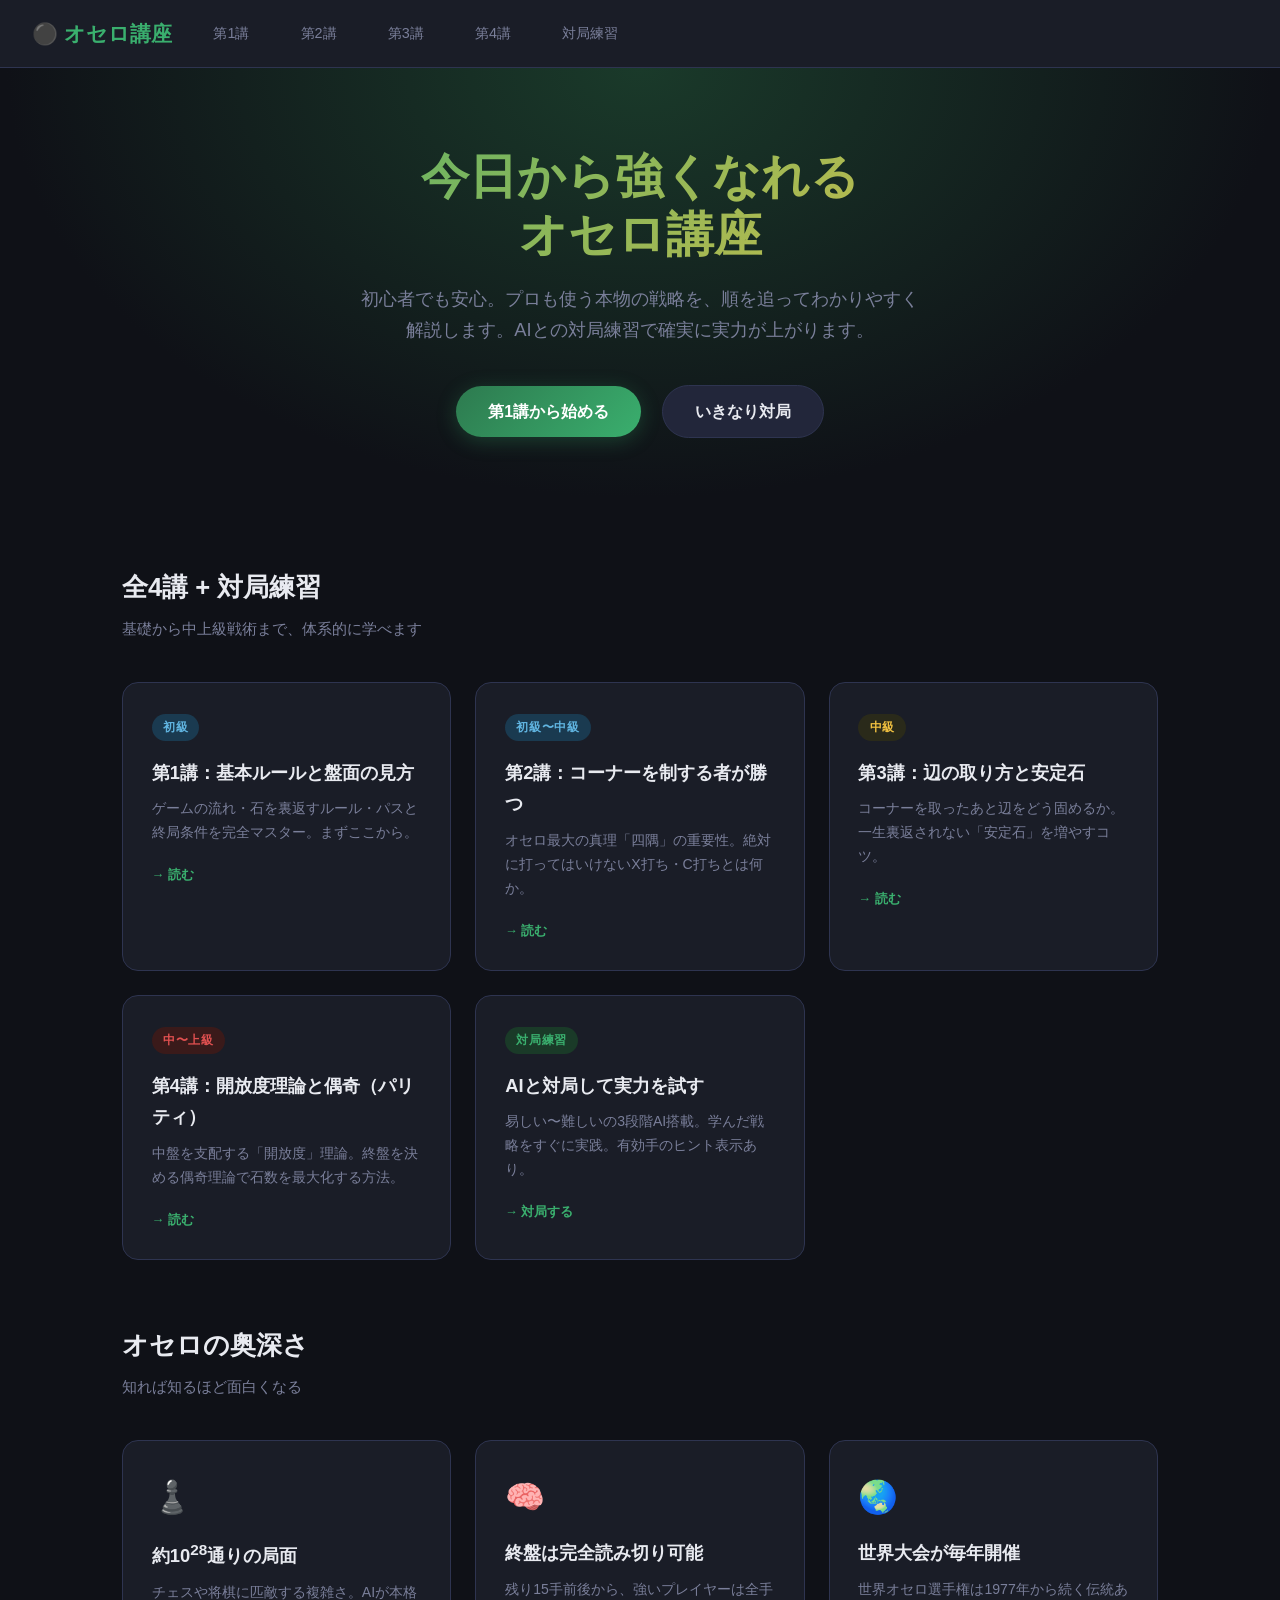
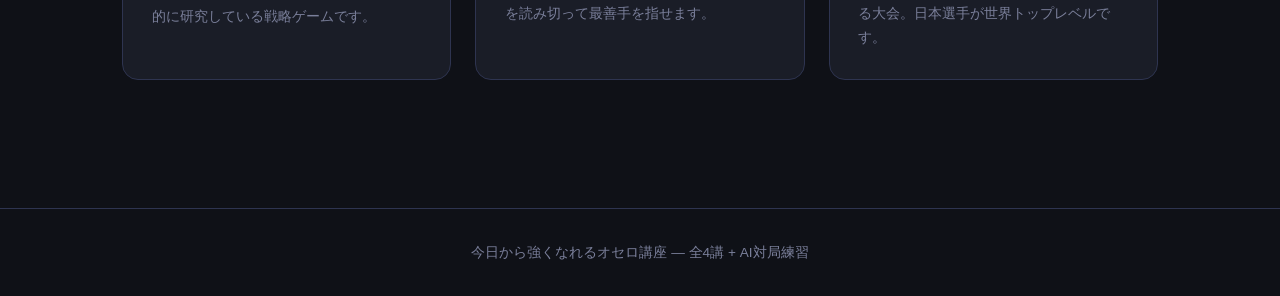
==== index.html @ 4b46f410 "初回コミット：オセロ講座（全4講＋AI対局）" ====
<!DOCTYPE html>
<html lang="ja">
<head>
<meta charset="UTF-8">
<meta name="viewport" content="width=device-width, initial-scale=1.0">
<title>今日から強くなれるオセロ講座</title>
<link rel="stylesheet" href="css/style.css">
</head>
<body>

<nav>
  <a class="logo" href="index.html">⚫ オセロ講座</a>
  <a href="lesson1.html">第1講</a>
  <a href="lesson2.html">第2講</a>
  <a href="lesson3.html">第3講</a>
  <a href="lesson4.html">第4講</a>
  <a href="game.html">対局練習</a>
</nav>

<div class="hero">
  <h1>今日から強くなれる<br>オセロ講座</h1>
  <p>初心者でも安心。プロも使う本物の戦略を、順を追ってわかりやすく解説します。AIとの対局練習で確実に実力が上がります。</p>
  <a href="lesson1.html" class="btn btn-primary">第1講から始める</a>
  <a href="game.html" class="btn btn-secondary">いきなり対局</a>
</div>

<div class="container">
  <section class="section">
    <div class="section-title">全4講 + 対局練習</div>
    <div class="section-sub">基礎から中上級戦術まで、体系的に学べます</div>

    <div class="cards">
      <a class="card" href="lesson1.html">
        <div class="card-badge badge-beginner">初級</div>
        <h3>第1講：基本ルールと盤面の見方</h3>
        <p>ゲームの流れ・石を裏返すルール・パスと終局条件を完全マスター。まずここから。</p>
        <div class="card-foot">→ 読む</div>
      </a>

      <a class="card" href="lesson2.html">
        <div class="card-badge badge-beginner">初級〜中級</div>
        <h3>第2講：コーナーを制する者が勝つ</h3>
        <p>オセロ最大の真理「四隅」の重要性。絶対に打ってはいけないX打ち・C打ちとは何か。</p>
        <div class="card-foot">→ 読む</div>
      </a>

      <a class="card" href="lesson3.html">
        <div class="card-badge badge-mid">中級</div>
        <h3>第3講：辺の取り方と安定石</h3>
        <p>コーナーを取ったあと辺をどう固めるか。一生裏返されない「安定石」を増やすコツ。</p>
        <div class="card-foot">→ 読む</div>
      </a>

      <a class="card" href="lesson4.html">
        <div class="card-badge badge-advanced">中〜上級</div>
        <h3>第4講：開放度理論と偶奇（パリティ）</h3>
        <p>中盤を支配する「開放度」理論。終盤を決める偶奇理論で石数を最大化する方法。</p>
        <div class="card-foot">→ 読む</div>
      </a>

      <a class="card" href="game.html">
        <div class="card-badge badge-practice">対局練習</div>
        <h3>AIと対局して実力を試す</h3>
        <p>易しい〜難しいの3段階AI搭載。学んだ戦略をすぐに実践。有効手のヒント表示あり。</p>
        <div class="card-foot">→ 対局する</div>
      </a>
    </div>
  </section>

  <section class="section" style="padding-top:0">
    <div class="section-title">オセロの奥深さ</div>
    <div class="section-sub">知れば知るほど面白くなる</div>
    <div class="cards">
      <div class="card" style="cursor:default">
        <div style="font-size:2rem;margin-bottom:0.8rem;">♟️</div>
        <h3>約10<sup>28</sup>通りの局面</h3>
        <p>チェスや将棋に匹敵する複雑さ。AIが本格的に研究している戦略ゲームです。</p>
      </div>
      <div class="card" style="cursor:default">
        <div style="font-size:2rem;margin-bottom:0.8rem;">🧠</div>
        <h3>終盤は完全読み切り可能</h3>
        <p>残り15手前後から、強いプレイヤーは全手を読み切って最善手を指せます。</p>
      </div>
      <div class="card" style="cursor:default">
        <div style="font-size:2rem;margin-bottom:0.8rem;">🌏</div>
        <h3>世界大会が毎年開催</h3>
        <p>世界オセロ選手権は1977年から続く伝統ある大会。日本選手が世界トップレベルです。</p>
      </div>
    </div>
  </section>
</div>

<footer>
  今日から強くなれるオセロ講座 — 全4講 + AI対局練習
</footer>

</body>
</html>
---- css/style.css ----
:root {
  --bg: #0f1117;
  --surface: #1a1d27;
  --surface2: #22263a;
  --border: #2e3450;
  --green: #2d7a4f;
  --green-light: #3aaf6e;
  --green-glow: #3aaf6e44;
  --accent: #f0c040;
  --accent2: #e05050;
  --text: #e8eaf0;
  --text-dim: #7a7f9a;
  --black-stone: #111;
  --white-stone: #f0eeea;
  --board-cell: #1a5c35;
  --board-line: #145028;
}

* { box-sizing: border-box; margin: 0; padding: 0; }

body {
  background: var(--bg);
  color: var(--text);
  font-family: 'Hiragino Kaku Gothic ProN', 'Noto Sans JP', sans-serif;
  line-height: 1.7;
  min-height: 100vh;
}

/* ===== Nav ===== */
nav {
  background: var(--surface);
  border-bottom: 1px solid var(--border);
  padding: 0 2rem;
  display: flex;
  align-items: center;
  gap: 2rem;
  position: sticky;
  top: 0;
  z-index: 100;
  backdrop-filter: blur(8px);
}
nav .logo {
  font-size: 1.3rem;
  font-weight: 700;
  color: var(--green-light);
  padding: 1rem 0;
  white-space: nowrap;
  text-decoration: none;
}
nav a {
  color: var(--text-dim);
  text-decoration: none;
  font-size: 0.9rem;
  padding: 0.3rem 0.6rem;
  border-radius: 6px;
  transition: color 0.2s, background 0.2s;
}
nav a:hover, nav a.active {
  color: var(--green-light);
  background: var(--green-glow);
}

/* ===== Hero ===== */
.hero {
  text-align: center;
  padding: 5rem 2rem 4rem;
  background: radial-gradient(ellipse at 50% 0%, #1a3a2a 0%, var(--bg) 70%);
}
.hero h1 {
  font-size: 3rem;
  font-weight: 900;
  line-height: 1.2;
  margin-bottom: 1.2rem;
  background: linear-gradient(135deg, var(--green-light), var(--accent));
  -webkit-background-clip: text;
  -webkit-text-fill-color: transparent;
  background-clip: text;
}
.hero p {
  font-size: 1.15rem;
  color: var(--text-dim);
  max-width: 560px;
  margin: 0 auto 2.5rem;
}
.btn {
  display: inline-block;
  padding: 0.75rem 2rem;
  border-radius: 40px;
  font-weight: 700;
  font-size: 1rem;
  text-decoration: none;
  transition: transform 0.2s, box-shadow 0.2s;
  cursor: pointer;
  border: none;
}
.btn-primary {
  background: linear-gradient(135deg, var(--green), var(--green-light));
  color: #fff;
  box-shadow: 0 4px 20px var(--green-glow);
}
.btn-primary:hover { transform: translateY(-2px); box-shadow: 0 8px 30px var(--green-glow); }
.btn-secondary {
  background: var(--surface2);
  color: var(--text);
  border: 1px solid var(--border);
  margin-left: 1rem;
}
.btn-secondary:hover { background: var(--surface); }

/* ===== Cards grid ===== */
.container { max-width: 1100px; margin: 0 auto; padding: 0 2rem; }
.section { padding: 4rem 0; }
.section-title {
  font-size: 1.6rem;
  font-weight: 800;
  margin-bottom: 0.4rem;
  color: var(--text);
}
.section-sub { color: var(--text-dim); margin-bottom: 2.5rem; font-size: 0.95rem; }

.cards {
  display: grid;
  grid-template-columns: repeat(auto-fill, minmax(280px, 1fr));
  gap: 1.5rem;
}
.card {
  background: var(--surface);
  border: 1px solid var(--border);
  border-radius: 16px;
  padding: 1.8rem;
  text-decoration: none;
  color: var(--text);
  transition: border-color 0.2s, transform 0.2s, box-shadow 0.2s;
  display: block;
}
.card:hover {
  border-color: var(--green-light);
  transform: translateY(-4px);
  box-shadow: 0 12px 40px #0008;
}
.card-badge {
  display: inline-block;
  padding: 0.2rem 0.7rem;
  border-radius: 20px;
  font-size: 0.75rem;
  font-weight: 700;
  margin-bottom: 1rem;
  letter-spacing: 0.05em;
}
.badge-beginner { background: #1a3a50; color: #60b4e0; }
.badge-mid { background: #2a2a1a; color: var(--accent); }
.badge-advanced { background: #3a1a1a; color: var(--accent2); }
.badge-practice { background: #1a3a28; color: var(--green-light); }
.card h3 { font-size: 1.15rem; margin-bottom: 0.6rem; }
.card p { font-size: 0.88rem; color: var(--text-dim); }
.card .card-foot {
  margin-top: 1.2rem;
  font-size: 0.8rem;
  color: var(--green-light);
  font-weight: 600;
}

/* ===== Lesson pages ===== */
.lesson-header {
  background: linear-gradient(135deg, var(--surface) 0%, #1a2830 100%);
  border-bottom: 1px solid var(--border);
  padding: 3rem 2rem;
}
.lesson-header .breadcrumb {
  font-size: 0.85rem;
  color: var(--text-dim);
  margin-bottom: 0.8rem;
}
.lesson-header .breadcrumb a { color: var(--green-light); text-decoration: none; }
.lesson-header h1 { font-size: 2.2rem; font-weight: 900; margin-bottom: 0.6rem; }
.lesson-header p { color: var(--text-dim); font-size: 1rem; }

.lesson-body {
  display: grid;
  grid-template-columns: 1fr 280px;
  gap: 3rem;
  padding: 3rem 0;
  align-items: start;
}
@media (max-width: 800px) { .lesson-body { grid-template-columns: 1fr; } }

.lesson-content h2 {
  font-size: 1.5rem;
  margin: 2.5rem 0 1rem;
  padding-left: 1rem;
  border-left: 4px solid var(--green-light);
  color: var(--text);
}
.lesson-content h2:first-child { margin-top: 0; }
.lesson-content p { color: #c0c4d8; margin-bottom: 1rem; }
.lesson-content ul, .lesson-content ol {
  padding-left: 1.5rem;
  color: #c0c4d8;
  margin-bottom: 1rem;
}
.lesson-content li { margin-bottom: 0.4rem; }
.lesson-content strong { color: var(--text); }

.callout {
  border-radius: 12px;
  padding: 1.2rem 1.5rem;
  margin: 1.5rem 0;
  display: flex;
  gap: 1rem;
  align-items: flex-start;
}
.callout-icon { font-size: 1.4rem; flex-shrink: 0; }
.callout-body { flex: 1; }
.callout-body strong { display: block; margin-bottom: 0.3rem; }
.callout-tip { background: #1a2e20; border: 1px solid #2a5035; }
.callout-tip .callout-body strong { color: var(--green-light); }
.callout-warn { background: #2e2010; border: 1px solid #5a3a10; }
.callout-warn .callout-body strong { color: var(--accent); }
.callout-danger { background: #2e1010; border: 1px solid #5a1a1a; }
.callout-danger .callout-body strong { color: var(--accent2); }

/* ===== Board diagrams ===== */
.board-diagram {
  display: inline-grid;
  grid-template-columns: repeat(8, 1fr);
  gap: 2px;
  background: var(--board-line);
  border: 3px solid var(--board-line);
  border-radius: 6px;
  padding: 2px;
  margin: 1rem 0;
}
.bd-cell {
  width: 38px;
  height: 38px;
  background: var(--board-cell);
  border-radius: 2px;
  display: flex;
  align-items: center;
  justify-content: center;
  font-size: 0.65rem;
  position: relative;
}
.bd-stone {
  width: 28px;
  height: 28px;
  border-radius: 50%;
  box-shadow: 1px 2px 4px #0006;
}
.bd-stone.b { background: radial-gradient(circle at 35% 35%, #444, #111); }
.bd-stone.w { background: radial-gradient(circle at 35% 35%, #fff, #ccc); }
.bd-cell.highlight { background: #2a7a20; }
.bd-cell.danger { background: #5a2020; }
.bd-cell.corner { background: #2a4a80; }
.bd-cell.label { background: transparent; color: var(--text-dim); font-size: 0.7rem; }
.bd-dot {
  width: 8px; height: 8px;
  background: var(--green-light);
  border-radius: 50%;
  opacity: 0.7;
}

.diagram-wrap {
  display: flex;
  gap: 2rem;
  flex-wrap: wrap;
  align-items: flex-start;
  margin: 1.5rem 0;
}
.diagram-wrap figure {
  text-align: center;
}
.diagram-wrap figcaption {
  font-size: 0.82rem;
  color: var(--text-dim);
  margin-top: 0.5rem;
}

/* ===== Sidebar ===== */
.sidebar {
  position: sticky;
  top: 80px;
}
.sidebar-card {
  background: var(--surface);
  border: 1px solid var(--border);
  border-radius: 14px;
  padding: 1.4rem;
  margin-bottom: 1.2rem;
}
.sidebar-card h4 {
  font-size: 0.85rem;
  color: var(--text-dim);
  text-transform: uppercase;
  letter-spacing: 0.08em;
  margin-bottom: 1rem;
}
.sidebar-nav a {
  display: block;
  padding: 0.5rem 0.8rem;
  border-radius: 8px;
  font-size: 0.88rem;
  color: var(--text-dim);
  text-decoration: none;
  transition: color 0.2s, background 0.2s;
  margin-bottom: 0.2rem;
}
.sidebar-nav a:hover { color: var(--green-light); background: var(--green-glow); }
.sidebar-nav a.current { color: var(--green-light); background: var(--green-glow); font-weight: 600; }
.progress-bar {
  height: 6px;
  background: var(--surface2);
  border-radius: 3px;
  margin-top: 0.8rem;
  overflow: hidden;
}
.progress-fill {
  height: 100%;
  background: linear-gradient(90deg, var(--green), var(--green-light));
  border-radius: 3px;
  transition: width 0.6s;
}

/* ===== Position weight table ===== */
.weight-board {
  display: inline-grid;
  grid-template-columns: repeat(8, 1fr);
  gap: 2px;
  background: #111;
  border: 2px solid #333;
  border-radius: 4px;
  padding: 2px;
  margin: 1rem 0;
}
.wb-cell {
  width: 44px;
  height: 44px;
  background: var(--board-cell);
  border-radius: 2px;
  display: flex;
  align-items: center;
  justify-content: center;
  font-size: 0.7rem;
  font-weight: 700;
  color: #fff;
}

/* ===== Game page ===== */
.game-layout {
  display: grid;
  grid-template-columns: 1fr 320px;
  gap: 2rem;
  padding: 2rem 0;
  align-items: start;
}
@media (max-width: 900px) { .game-layout { grid-template-columns: 1fr; } }

.game-area { display: flex; flex-direction: column; align-items: center; }

#board-wrap {
  position: relative;
  background: #145a30;
  border-radius: 8px;
  padding: 12px;
  box-shadow: 0 8px 40px #000a;
}
#board {
  display: grid;
  grid-template-columns: repeat(8, 56px);
  grid-template-rows: repeat(8, 56px);
  gap: 2px;
  background: #0f3d20;
}
.cell {
  background: #1a6a38;
  border-radius: 2px;
  display: flex;
  align-items: center;
  justify-content: center;
  cursor: pointer;
  position: relative;
  transition: background 0.15s;
}
.cell:hover { background: #23854a; }
.cell.valid-move::after {
  content: '';
  width: 16px;
  height: 16px;
  border-radius: 50%;
  background: rgba(255,255,255,0.3);
  display: block;
}
.stone {
  width: 46px;
  height: 46px;
  border-radius: 50%;
  transition: transform 0.3s ease;
  box-shadow: 2px 3px 8px #0006;
}
.stone.black { background: radial-gradient(circle at 35% 32%, #555, #0a0a0a); }
.stone.white { background: radial-gradient(circle at 35% 32%, #fff, #ccc); border: 1px solid #bbb; }
.stone.flip { animation: flip-anim 0.3s ease; }
@keyframes flip-anim {
  0% { transform: scaleX(1); }
  50% { transform: scaleX(0); }
  100% { transform: scaleX(1); }
}

.score-display {
  display: flex;
  align-items: center;
  gap: 2rem;
  padding: 1.2rem 2rem;
  background: var(--surface);
  border-radius: 12px;
  margin-bottom: 1.5rem;
  width: 100%;
  max-width: 500px;
  border: 1px solid var(--border);
}
.score-side { display: flex; flex-direction: column; align-items: center; gap: 0.3rem; flex: 1; }
.score-stone {
  width: 36px; height: 36px; border-radius: 50%;
  box-shadow: 1px 2px 6px #0006;
}
.score-stone.black { background: radial-gradient(circle at 35% 32%, #555, #111); }
.score-stone.white { background: radial-gradient(circle at 35% 32%, #fff, #ccc); border: 1px solid #bbb; }
.score-num { font-size: 2rem; font-weight: 900; }
.score-label { font-size: 0.8rem; color: var(--text-dim); }
.score-divider { color: var(--text-dim); font-size: 1.5rem; }
.turn-indicator { font-size: 0.85rem; font-weight: 600; color: var(--green-light); text-align: center; }

.game-panel {
  background: var(--surface);
  border: 1px solid var(--border);
  border-radius: 16px;
  padding: 1.5rem;
}
.game-panel h3 { font-size: 1rem; margin-bottom: 1.2rem; color: var(--text-dim); text-transform: uppercase; letter-spacing: 0.05em; }

.diff-select {
  display: flex;
  gap: 0.5rem;
  flex-wrap: wrap;
  margin-bottom: 1.2rem;
}
.diff-btn {
  padding: 0.4rem 1rem;
  border-radius: 20px;
  border: 1px solid var(--border);
  background: var(--surface2);
  color: var(--text-dim);
  font-size: 0.85rem;
  cursor: pointer;
  transition: all 0.2s;
}
.diff-btn.active, .diff-btn:hover {
  border-color: var(--green-light);
  background: var(--green-glow);
  color: var(--green-light);
}

#new-game-btn {
  width: 100%;
  padding: 0.75rem;
  border-radius: 10px;
  border: none;
  background: linear-gradient(135deg, var(--green), var(--green-light));
  color: #fff;
  font-size: 1rem;
  font-weight: 700;
  cursor: pointer;
  margin-bottom: 1.5rem;
  transition: opacity 0.2s;
}
#new-game-btn:hover { opacity: 0.85; }

.hint-list {
  list-style: none;
  padding: 0;
}
.hint-list li {
  padding: 0.6rem 0;
  border-bottom: 1px solid var(--border);
  font-size: 0.85rem;
  color: var(--text-dim);
  display: flex;
  gap: 0.5rem;
}
.hint-list li:last-child { border-bottom: none; }
.hint-icon { color: var(--green-light); }

.modal-overlay {
  position: fixed; inset: 0;
  background: #000a;
  display: flex; align-items: center; justify-content: center;
  z-index: 200;
  opacity: 0;
  pointer-events: none;
  transition: opacity 0.3s;
}
.modal-overlay.show { opacity: 1; pointer-events: all; }
.modal {
  background: var(--surface);
  border: 1px solid var(--border);
  border-radius: 20px;
  padding: 2.5rem;
  text-align: center;
  max-width: 360px;
  transform: scale(0.9);
  transition: transform 0.3s;
}
.modal-overlay.show .modal { transform: scale(1); }
.modal h2 { font-size: 1.8rem; margin-bottom: 0.5rem; }
.modal p { color: var(--text-dim); margin-bottom: 1.5rem; }

/* ===== Footer ===== */
footer {
  border-top: 1px solid var(--border);
  padding: 2rem;
  text-align: center;
  color: var(--text-dim);
  font-size: 0.85rem;
  margin-top: 4rem;
}

/* ===== Utilities ===== */
.flex { display: flex; }
.gap-1 { gap: 0.5rem; }
.mt-2 { margin-top: 2rem; }
.text-center { text-align: center; }
.text-green { color: var(--green-light); }
.text-yellow { color: var(--accent); }
.text-red { color: var(--accent2); }
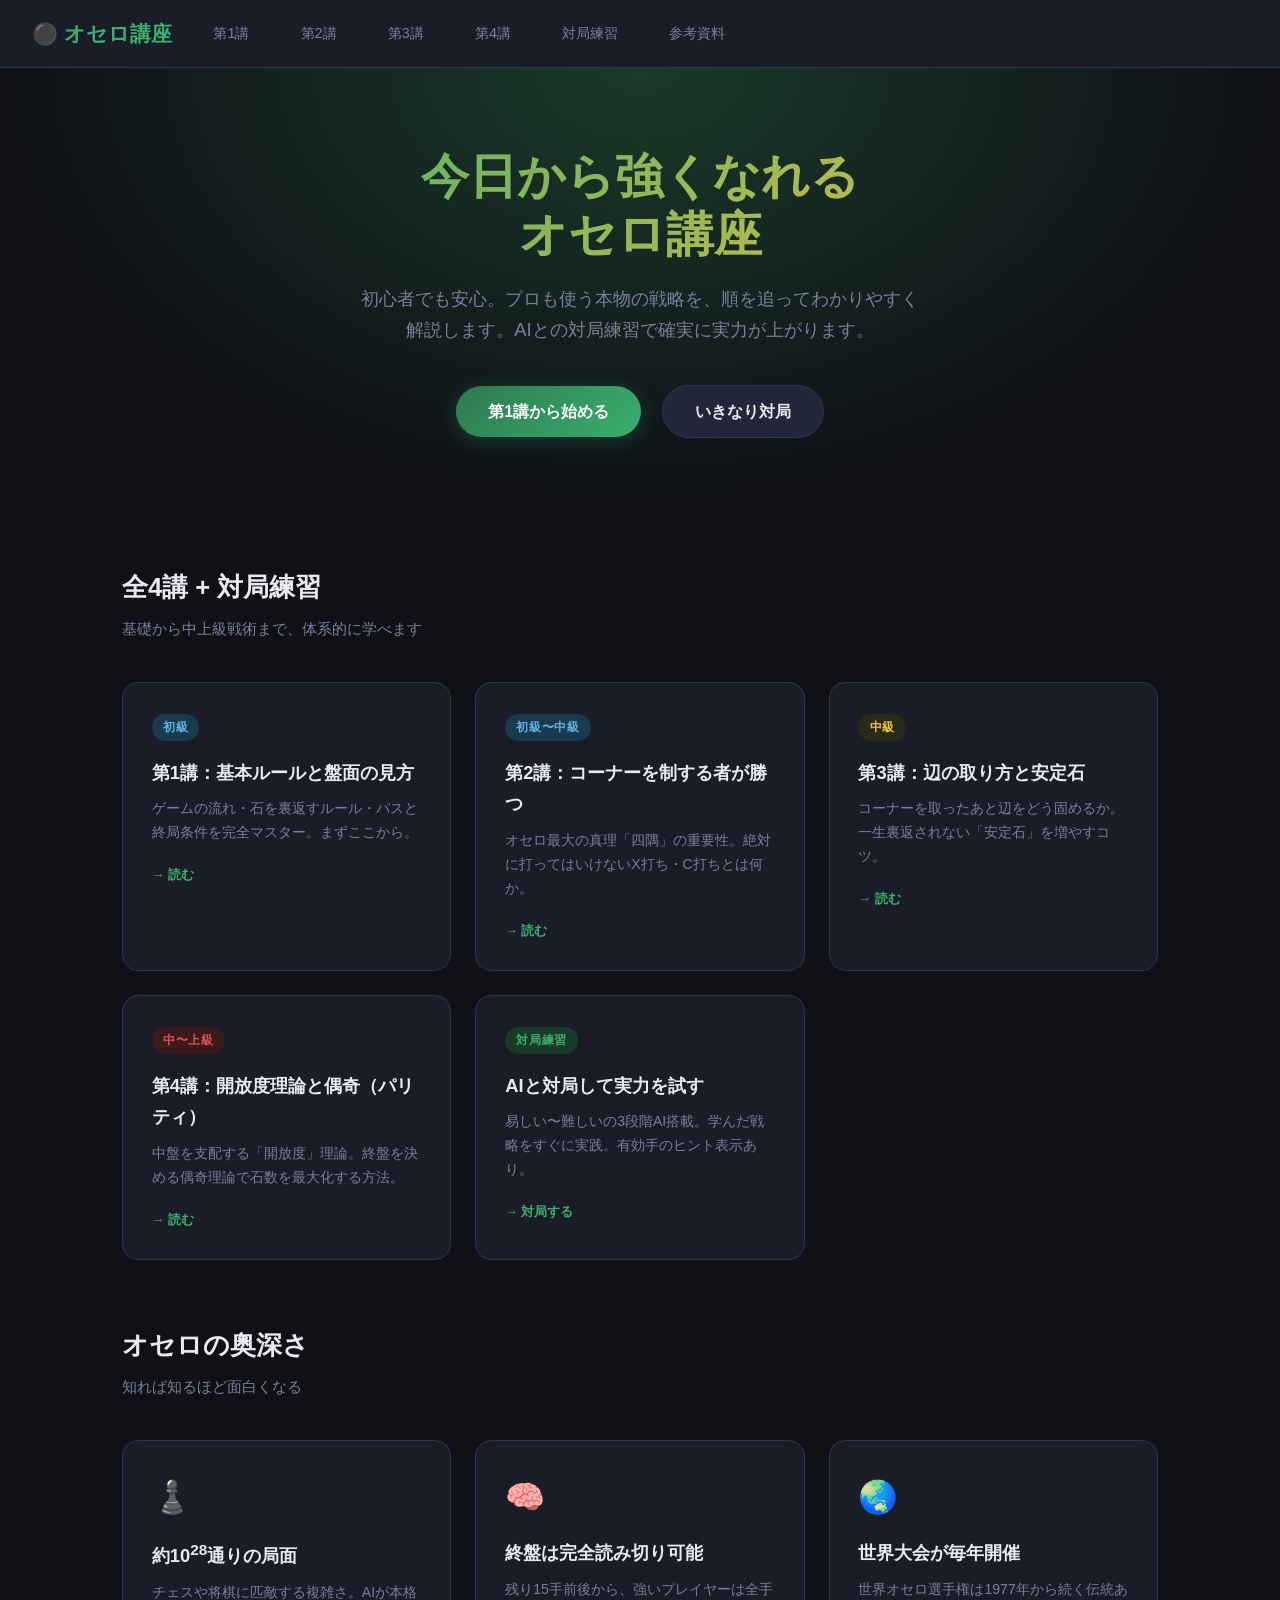
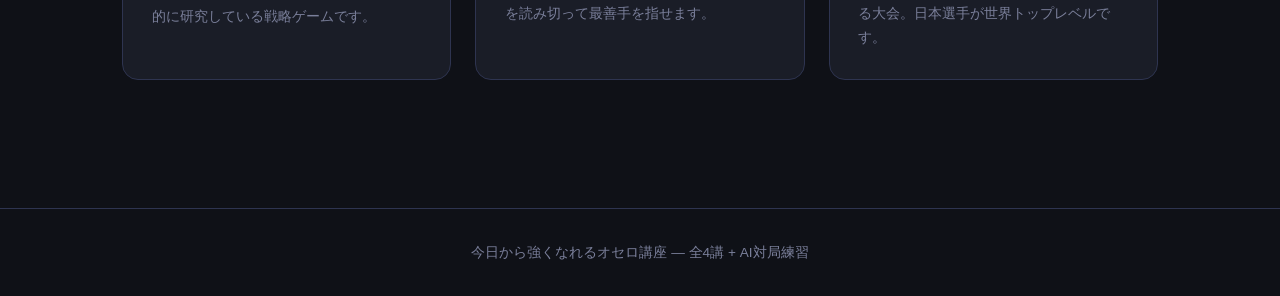
==== commit d3bf787e: "参考資料フォルダ追加：Brian Rose著書PDF・論文・リンク集" ====
--- a/index.html
+++ b/index.html
@@ -15,6 +15,7 @@
   <a href="lesson3.html">第3講</a>
   <a href="lesson4.html">第4講</a>
   <a href="game.html">対局練習</a>
+  <a href="参考資料/index.html">参考資料</a>
 </nav>
 
 <div class="hero">
